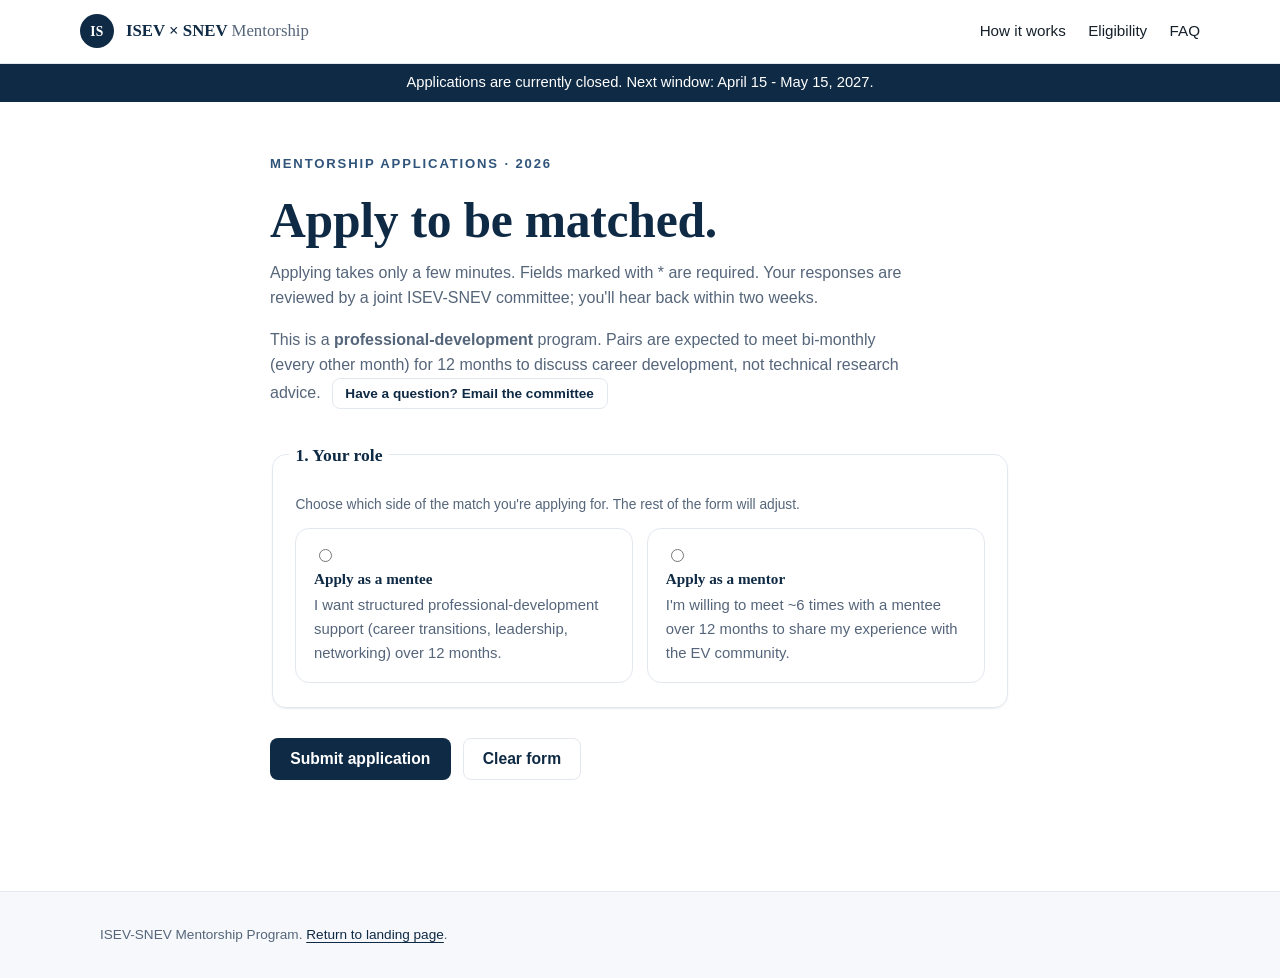
==== apply.html @ 1a266534 "one-to-one matching + committee feedback (Natalie 2026-08-19) - engine: replace pick-based rounds wi" ====
<!doctype html>
<html lang="en">
<head>
  <meta charset="utf-8" />
  <meta name="viewport" content="width=device-width, initial-scale=1" />
  <title>Apply · ISEV-SNEV Mentorship Program</title>
  <meta name="description" content="Apply to be matched as a mentor or mentee in the ISEV-SNEV Mentorship Program." />
  <link rel="icon" href="data:image/svg+xml;utf8,<svg xmlns='http://www.w3.org/2000/svg' viewBox='0 0 64 64'><circle cx='32' cy='32' r='30' fill='%230f2a44'/><text x='50%25' y='55%25' text-anchor='middle' font-family='Georgia' font-size='22' fill='white' font-weight='700'>IS</text></svg>" />
  <link rel="stylesheet" href="assets/styles.css" />
</head>
<body>

  <header class="site-header">
    <div class="container nav">
      <a class="brand" href="index.html">
        <span class="brand-mark">IS</span>
        <span>ISEV &times; SNEV <span style="color:var(--muted);font-weight:500">Mentorship</span></span>
      </a>
      <nav class="nav-links" aria-label="Primary">
        <a href="index.html#how">How it works</a>
        <a href="index.html#eligibility">Eligibility</a>
        <a href="index.html#faq">FAQ</a>
      </nav>
    </div>
  </header>

  <div id="cycleBanner" style="background:#0f2a44;color:#fff;text-align:center;padding:0.45rem 1rem;font-size:0.92rem;" hidden></div>
  <script>
    (function () {
      var now = new Date(), y = now.getFullYear();
      function fmt(d) { return d.toLocaleDateString(undefined, { month: 'long', day: 'numeric' }); }
      // Application windows: April 15 - May 15 and October 1 - 15, yearly.
      var windows = [
        { start: new Date(y, 3, 15), end: new Date(y, 4, 15, 23, 59, 59) },
        { start: new Date(y, 9, 1), end: new Date(y, 9, 15, 23, 59, 59) }
      ];
      var open = null, next = null;
      for (var i = 0; i < windows.length; i++) {
        if (now >= windows[i].start && now <= windows[i].end) { open = windows[i]; break; }
        if (now < windows[i].start && !next) next = windows[i];
      }
      if (!open && !next) next = { start: new Date(y + 1, 3, 15), end: new Date(y + 1, 4, 15) };
      var el = document.getElementById('cycleBanner');
      el.hidden = false;
      el.textContent = open
        ? 'Applications are open - this window closes ' + fmt(open.end) + '.'
        : 'Applications are currently closed. Next window: ' + fmt(next.start) + ' - ' + fmt(next.end) +
          (next.start.getFullYear() > y ? ', ' + next.start.getFullYear() : '') + '.';
    })();
  </script>

  <main>
    <section style="padding:3rem 0 4rem;">
      <div class="container" style="max-width:780px;">
        <span class="eyebrow">Mentorship applications · 2026</span>
        <h1 style="margin-bottom:0.5rem;">Apply to be matched.</h1>
        <p style="color:var(--muted);max-width:640px;">
          Applying takes only a few minutes. Fields marked with <span aria-hidden="true">*</span>
          are required. Your responses are reviewed by a joint ISEV-SNEV committee;
          you'll hear back within two weeks.
        </p>
        <p style="color:var(--muted);max-width:640px;">
          This is a <strong>professional-development</strong> program. Pairs are expected to meet
          bi-monthly (every other month) for 12 months to discuss career development, not technical
          research advice.
          <a href="mailto:isevmentorship@gmail.com?subject=Question%20about%20the%20ISEV%E2%80%93SNEV%20Mentorship%20Program"
             class="btn btn-ghost btn-small"
             style="margin-left:0.4rem;">Have a question? Email the committee</a>
        </p>

        <form id="applyForm"
              class="apply-form"
              action="https://script.google.com/macros/s/AKfycbzLrjM3KC3dEEt1xVuS7yBQZjHc0oQUIkZneyJ93LFaHBYLQRYbq2RFOuUsjYweYJ0p/exec"
              method="POST"
              novalidate>

          <!-- Hidden fields useful for routing + anti-spam -->
          <input type="hidden" name="_subject" id="formSubject" value="ISEV-SNEV Mentorship Application" />
          <!-- Honeypot: bots fill this; humans don't see it -->
          <div class="hp-field" aria-hidden="true">
            <label>Leave this field empty
              <input type="text" name="_gotcha" tabindex="-1" autocomplete="off" />
            </label>
          </div>

          <!-- ROLE -->
          <fieldset class="form-section">
            <legend>1. Your role</legend>
            <p class="field-help">Choose which side of the match you're applying for. The rest of the form will adjust.</p>
            <div class="role-row">
              <label class="role-choice">
                <input type="radio" name="role" value="mentee" required />
                <div>
                  <strong>Apply as a mentee</strong>
                  <span>I want structured professional-development support (career transitions, leadership, networking) over 12 months.</span>
                </div>
              </label>
              <label class="role-choice">
                <input type="radio" name="role" value="mentor" required />
                <div>
                  <strong>Apply as a mentor</strong>
                  <span>I'm willing to meet ~6 times with a mentee over 12 months to share my experience with the EV community.</span>
                </div>
              </label>
            </div>
          </fieldset>

          <!-- ABOUT YOU (shared) -->
          <fieldset class="form-section" id="aboutYou" hidden>
            <legend>2. About you</legend>
            <div class="grid-form">
              <label>
                Full name <span class="req" aria-hidden="true">*</span>
                <input type="text" name="full_name" autocomplete="name" required />
              </label>
              <label>
                Email <span class="req" aria-hidden="true">*</span>
                <input type="email" name="email" autocomplete="email" required />
              </label>
              <label>
                Affiliation / Institution <span class="req" aria-hidden="true">*</span>
                <input type="text" name="affiliation" autocomplete="organization" required />
              </label>
              <label>
                Country <span class="req" aria-hidden="true">*</span>
                <input type="text" name="country" autocomplete="country-name" required />
              </label>
              <label>
                Time zone <span class="req" aria-hidden="true">*</span>
                <select name="timezone" required>
                  <option value="">Select your region…</option>
                  <optgroup label="Americas">
                    <option value="America/Los_Angeles">Pacific - US/Canada West (UTC−8/−7)</option>
                    <option value="America/Denver">Mountain - US/Canada (UTC−7/−6)</option>
                    <option value="America/Chicago">Central - US/Canada/Mexico (UTC−6/−5)</option>
                    <option value="America/New_York">Eastern - US/Canada (UTC−5/−4)</option>
                    <option value="America/Mexico_City">Mexico City (UTC−6/−5)</option>
                    <option value="America/Bogota">Bogotá / Lima (UTC−5)</option>
                    <option value="America/Sao_Paulo">São Paulo / Brasília (UTC−3)</option>
                    <option value="America/Buenos_Aires">Buenos Aires (UTC−3)</option>
                  </optgroup>
                  <optgroup label="Europe, Middle East &amp; Africa">
                    <option value="Europe/London">London / Lisbon (UTC+0/+1)</option>
                    <option value="Europe/Paris">Paris / Berlin / Madrid / Rome (UTC+1/+2)</option>
                    <option value="Europe/Helsinki">Helsinki / Athens / Istanbul (UTC+2/+3)</option>
                    <option value="Africa/Johannesburg">Johannesburg / Cairo (UTC+2)</option>
                    <option value="Asia/Dubai">Dubai / Abu Dhabi (UTC+4)</option>
                    <option value="Asia/Tehran">Tehran (UTC+3:30/+4:30)</option>
                  </optgroup>
                  <optgroup label="Asia &amp; Oceania">
                    <option value="Asia/Kolkata">India (UTC+5:30)</option>
                    <option value="Asia/Singapore">Singapore / Beijing / Hong Kong / Taipei (UTC+8)</option>
                    <option value="Asia/Tokyo">Tokyo / Seoul (UTC+9)</option>
                    <option value="Australia/Sydney">Sydney / Melbourne (UTC+10/+11)</option>
                    <option value="Pacific/Auckland">Auckland / Wellington (UTC+12/+13)</option>
                  </optgroup>
                  <option value="Other">Other (note in accessibility field below)</option>
                </select>
              </label>
              <label>
                Preferred language(s) for mentoring <span class="req" aria-hidden="true">*</span>
                <select name="languages" multiple size="5" required>
                  <option value="English">English</option>
                  <option value="Spanish">Spanish</option>
                  <option value="Portuguese">Portuguese</option>
                  <option value="French">French</option>
                  <option value="German">German</option>
                  <option value="Italian">Italian</option>
                  <option value="Mandarin">Mandarin</option>
                  <option value="Japanese">Japanese</option>
                  <option value="Korean">Korean</option>
                  <option value="Hindi">Hindi</option>
                  <option value="Arabic">Arabic</option>
                  <option value="Other">Other (please note in accessibility field)</option>
                </select>
                <span class="field-help">Hold Ctrl/⌘ to select more than one.</span>
              </label>
              <label>
                Career stage <span class="req" aria-hidden="true">*</span>
                <select name="career_stage" required>
                  <option value="">Select…</option>
                  <option>Undergraduate</option>
                  <option>Master's student</option>
                  <option>PhD candidate</option>
                  <option>Postdoc</option>
                  <option>Staff scientist</option>
                  <option>Assistant professor / junior PI</option>
                  <option>Associate / Full professor</option>
                  <option>Clinician-scientist</option>
                  <option>Industry researcher</option>
                  <option>Other</option>
                </select>
              </label>
              <label>
                ISEV / SNEV membership <span class="req" aria-hidden="true">*</span>
                <select name="membership" required>
                  <option value="">Select…</option>
                  <option>Neither</option>
                  <option>SNEV only</option>
                  <option>ISEV only</option>
                  <option>Both</option>
                </select>
                <span class="field-help">Active ISEV membership is required to participate. Not a member yet? <a href="https://www.isev.org" target="_blank" rel="noopener">Join ISEV</a>, then apply.</span>
              </label>
            </div>
          </fieldset>

          <!-- EV FOCUS (shared, standardized) -->
          <fieldset class="form-section" id="research" hidden>
            <legend>3. EV focus areas</legend>
            <p class="field-help">
              Select any focus areas that describe your research or the area in which
              you'd like to mentor/be mentored. These help the committee match people
              from related corners of the field.
            </p>
            <div class="grid-form">
              <label class="full">
                Focus areas <span class="req" aria-hidden="true">*</span>
                <select name="focus_areas" multiple size="10" required>
                  <option value="EV biogenesis and biology">EV biogenesis and biology</option>
                  <option value="EV isolation and characterization">EV isolation and characterization</option>
                  <option value="Single-vesicle methods">Single-vesicle methods</option>
                  <option value="EV imaging">EV imaging</option>
                  <option value="EV proteomics">EV proteomics</option>
                  <option value="EV nucleic acid cargo">EV nucleic acid cargo (RNA/DNA)</option>
                  <option value="EV biomarkers">EV biomarkers and liquid biopsy</option>
                  <option value="EV therapeutics and drug delivery">EV therapeutics and drug delivery</option>
                  <option value="Engineered EVs">Engineered EVs</option>
                  <option value="EVs in cancer">EVs in cancer</option>
                  <option value="EVs in neurodegeneration">EVs in neurodegeneration</option>
                  <option value="EVs in cardiovascular disease">EVs in cardiovascular disease</option>
                  <option value="EVs in infectious disease">EVs in infectious disease</option>
                  <option value="EVs in immunology">EVs in immunology</option>
                  <option value="Clinical translation and regulatory">Clinical translation and regulatory</option>
                  <option value="Computational / AI methods">Computational / AI methods</option>
                  <option value="Other">Other</option>
                </select>
                <span class="field-help">Hold Ctrl/⌘ to select multiple. Pick 1-5 that best describe you.</span>
              </label>
              <label class="full">
                Brief description of your EV work (optional)
                <textarea name="research_focus" rows="3" maxlength="500"
                          placeholder="One or two sentences. Helps the committee understand the match, but is not shown to candidates during blinding."></textarea>
                <span class="field-help">Up to 500 characters. Visible only to the committee during matching.</span>
              </label>
            </div>
          </fieldset>

          <!-- CAREER TOPICS (ranked; mentees get two tiers, mentors get one) -->
          <fieldset class="form-section" id="topics" hidden>
            <legend>4. Career topics</legend>
            <p class="field-help" id="topicsIntro">
              Pick the career topics most important to you and rank them. The matching
              algorithm weights these heavily.
            </p>

            <!-- Primary tier: shown for both roles -->
            <div class="topics-subsection" id="topicsPrimary">
              <h4 class="topic-tier-label" id="topicsPrimaryLabel">Primary priorities</h4>
              <p class="field-help" id="topicsPrimaryHelp">
                Pick up to 5 topics that are your top priorities and rank them 1 (most
                important) through 5.
              </p>
              <div class="topics-grid" id="topicsPrimaryGrid" role="group"
                   aria-labelledby="topicsPrimaryLabel"></div>
              <p class="field-help" id="topicsPrimaryCount" aria-live="polite"
                 style="margin-top:0.4rem;">0 of 5 selected.</p>
            </div>

            <!-- Secondary tier: shown for mentees only -->
            <div class="topics-subsection role-specific" data-role="mentee"
                 id="topicsSecondary" hidden>
              <h4 class="topic-tier-label">Secondary interests</h4>
              <p class="field-help">
                Pick up to 5 <strong>additional</strong> topics you'd also like to
                discuss at lower priority and rank them 1-5. A topic can only appear
                once - picking it here removes it from your primary list (and vice
                versa). These are weighted lower than your primary topics.
              </p>
              <div class="topics-grid" id="topicsSecondaryGrid" role="group"
                   aria-label="Secondary career topics"></div>
              <p class="field-help" id="topicsSecondaryCount" aria-live="polite"
                 style="margin-top:0.4rem;">0 of 5 selected.</p>
            </div>
          </fieldset>

          <!-- MENTEE-SPECIFIC -->
          <fieldset class="form-section role-specific" data-role="mentee" id="menteeFields" hidden>
            <legend>5. What you're hoping to get out of mentorship</legend>
            <div class="grid-form">
              <label class="full">
                In your own words, what do you hope to work on with a mentor over the next 12 months? <span class="req" aria-hidden="true">*</span>
                <textarea name="mentee_goals" rows="4" maxlength="800"
                          placeholder="Expand briefly on the career topics you ranked above. Keep it to career-development framing - not the details of a specific experiment."></textarea>
                <span class="field-help">Up to 800 characters.</span>
              </label>
              <label class="full">
                What would make this mentorship feel successful in 12 months?
                <textarea name="mentee_success" rows="3" maxlength="500"
                          placeholder="e.g., submitted a fellowship application, clarified whether to stay in academia, built confidence running a job interview"></textarea>
              </label>
              <label>
                Preferred mentor seniority
                <select name="mentee_mentor_stage">
                  <option value="">No strong preference</option>
                  <option>Senior postdoc / staff scientist</option>
                  <option>Junior PI</option>
                  <option>Mid / senior PI</option>
                  <option>Industry researcher</option>
                  <option>Clinician-scientist</option>
                </select>
              </label>
              <label>
                Open to a mentor in a different time zone?
                <select name="mentee_timezone_flex">
                  <option value="within_5">Prefer within ±5 hours</option>
                  <option value="within_8">OK within ±8 hours</option>
                  <option value="any">Any time zone is fine</option>
                </select>
                <span class="field-help">We prioritize matches within 5 hours by default.</span>
              </label>
            </div>
          </fieldset>

          <!-- MENTOR-SPECIFIC -->
          <fieldset class="form-section role-specific" data-role="mentor" id="mentorFields" hidden>
            <legend>5. What you can offer as a mentor</legend>
            <div class="grid-form">
              <label class="full">
                A few sentences on the career topics and experience you're happy to mentor on <span class="req" aria-hidden="true">*</span>
                <textarea name="mentor_expertise" rows="4" maxlength="800"
                          placeholder="Expand on the topics you ranked above. e.g., 'Grant writing at R01/K99 level; industry-to-academia transitions; running an EV core.'"></textarea>
                <span class="field-help">Up to 800 characters. Focus on career-development expertise, not research consulting.</span>
              </label>
              <label>
                Prior mentoring experience
                <select name="mentor_experience">
                  <option value="">Select…</option>
                  <option>None formally - first time</option>
                  <option>Some informal mentoring</option>
                  <option>Regular lab-level mentoring</option>
                  <option>Program-level or cross-institutional mentoring</option>
                </select>
              </label>
              <label>
                How many mentees can you support this cycle? <span class="req" aria-hidden="true">*</span>
                <select name="mentor_slots" required>
                  <option value="">Select…</option>
                  <option value="1">1 mentee</option>
                  <option value="2">2 mentees</option>
                  <option value="3">3 mentees</option>
                </select>
                <span class="field-help">The committee will only pair you with up to this many mentees over the cycle.</span>
              </label>
              <label class="full">
                Anything you'd like us to know about your mentoring style?
                <textarea name="mentor_style" rows="3" maxlength="500"></textarea>
              </label>
            </div>
          </fieldset>

          <!-- AVAILABILITY (shared) -->
          <fieldset class="form-section" id="availability" hidden>
            <legend>6. Availability</legend>
            <div class="grid-form">
              <label>
                Typical meeting cadence <span class="req" aria-hidden="true">*</span>
                <select name="frequency" required>
                  <option value="bimonthly">Bi-monthly (every other month, ~1 hr) - program default</option>
                  <option value="monthly">Monthly (~45 min)</option>
                  <option value="flexible">Flexible - decide with match</option>
                </select>
                <span class="field-help">The program is designed around bi-monthly meetings for 12 months.</span>
              </label>
              <label>
                When do you typically have time?
                <select name="availability_window" multiple size="4">
                  <option>Weekday mornings</option>
                  <option>Weekday afternoons</option>
                  <option>Weekday evenings</option>
                  <option>Weekends</option>
                </select>
                <span class="field-help">Hold Ctrl/⌘ to select multiple.</span>
              </label>
              <label class="full">
                Any constraints or accessibility needs we should know about?
                <textarea name="accessibility" rows="2" maxlength="400"></textarea>
              </label>
            </div>
          </fieldset>

          <!-- CONSENT -->
          <fieldset class="form-section" id="consent" hidden>
            <legend>7. Consent &amp; acknowledgements</legend>
            <label class="check-row">
              <input type="checkbox" name="consent_prof_dev" required />
              <span>I understand that this is a <strong>professional-development</strong> program and agree to keep conversations focused on career topics - not on the specifics of my (or my mentee's) current research project.</span>
            </label>
            <label class="check-row">
              <input type="checkbox" name="consent_12_month" required />
              <span>I can commit to six bi-monthly meetings over a 12-month cycle (roughly one hour each) and will sign the Mentorship Program Compact if matched.</span>
            </label>
            <label class="check-row">
              <input type="checkbox" name="consent_review" required />
              <span>I consent to my application being reviewed by the ISEV-SNEV matching committee.</span>
            </label>
            <label class="check-row">
              <input type="checkbox" name="consent_contact" required />
              <span>I consent to being contacted by email regarding my application and potential matches.</span>
            </label>
            <label class="check-row">
              <input type="checkbox" name="consent_unblind" required />
              <span>I understand that my name and affiliation will remain hidden from potential matches until I have mutually agreed to a pairing.</span>
            </label>
          </fieldset>

          <div class="form-actions" id="formActions" hidden>
            <button type="submit" class="btn btn-primary">Submit application</button>
            <button type="reset" class="btn btn-ghost">Clear form</button>
          </div>

          <p id="formStatus" class="form-status" role="status" aria-live="polite"></p>
        </form>

        <div id="submitSuccess" class="panel" hidden style="margin-top:2rem;">
          <h2 style="margin-top:0;">Application received.</h2>
          <p>
            Thanks - we've recorded your submission and sent a copy to the ISEV-SNEV
            matching committee. You'll hear back within two weeks.
          </p>
          <p>
            <a href="index.html" class="btn btn-ghost">Back to landing page</a>
          </p>
        </div>

      </div>
    </section>
  </main>

  <footer class="site-footer">
    <div class="container" style="font-size:0.85rem;">
      ISEV-SNEV Mentorship Program. <a href="index.html">Return to landing page</a>.
    </div>
  </footer>

  <script src="assets/apply.js?v=3"></script>
</body>
</html>
---- assets/styles.css ----
/* ============================================
   ISEV-SNEV Mentorship Program
   Clean academic default stylesheet
   ============================================ */

:root {
  --navy: #0f2a44;
  --navy-700: #1b3a5b;
  --navy-500: #30547a;
  --ink: #15202b;
  --muted: #55657a;
  --line: #e3e8ef;
  --bg: #ffffff;
  --bg-soft: #f6f8fb;
  --bg-tint: #eef2f7;
  --accent: #b08a3e;         /* muted academic gold */
  --accent-soft: #f4ecd8;
  --success: #1f7a4d;
  --success-soft: #e6f4ec;
  --danger: #a3341f;
  --radius: 8px;
  --radius-lg: 14px;
  --shadow-sm: 0 1px 2px rgba(15,42,68,0.06), 0 1px 1px rgba(15,42,68,0.04);
  --shadow-md: 0 6px 18px rgba(15,42,68,0.08), 0 2px 6px rgba(15,42,68,0.05);
  --maxw: 1120px;
  --font-serif: "Georgia", "Iowan Old Style", "Palatino Linotype", Palatino, serif;
  --font-sans: -apple-system, BlinkMacSystemFont, "Segoe UI", Roboto, "Helvetica Neue", Arial, "Inter", sans-serif;
}

* { box-sizing: border-box; }

html, body {
  margin: 0;
  padding: 0;
  font-family: var(--font-sans);
  color: var(--ink);
  background: var(--bg);
  line-height: 1.6;
  -webkit-font-smoothing: antialiased;
  text-rendering: optimizeLegibility;
}

a { color: var(--navy); text-decoration: underline; text-underline-offset: 3px; text-decoration-thickness: 1px; }
a:hover { color: var(--navy-700); }

h1, h2, h3, h4 {
  font-family: var(--font-serif);
  color: var(--navy);
  line-height: 1.25;
  margin: 0 0 0.5em 0;
  letter-spacing: -0.005em;
}

h1 { font-size: clamp(2rem, 3.2vw + 1rem, 3.1rem); font-weight: 700; }
h2 { font-size: clamp(1.4rem, 1.4vw + 1rem, 1.9rem); font-weight: 700; }
h3 { font-size: 1.2rem; font-weight: 600; }
h4 { font-size: 1rem; font-weight: 700; text-transform: uppercase; letter-spacing: 0.06em; color: var(--muted); }

p { margin: 0 0 1em 0; }

/* ----- Layout ----- */
.container {
  max-width: var(--maxw);
  margin: 0 auto;
  padding: 0 1.25rem;
}

section { padding: 4rem 0; border-top: 1px solid var(--line); }
section:first-of-type { border-top: none; }
.section-soft { background: var(--bg-soft); }

/* ----- Header / Nav ----- */
.site-header {
  position: sticky; top: 0; z-index: 10;
  background: rgba(255,255,255,0.92);
  backdrop-filter: saturate(160%) blur(8px);
  border-bottom: 1px solid var(--line);
}
.nav {
  display: flex; align-items: center; justify-content: space-between;
  padding: 0.9rem 0;
}
.brand {
  display: flex; align-items: center; gap: 0.75rem;
  font-family: var(--font-serif); font-weight: 700; color: var(--navy);
  font-size: 1.05rem; text-decoration: none;
}
.brand-mark {
  width: 34px; height: 34px; border-radius: 50%;
  background: var(--navy); color: #fff;
  display: grid; place-items: center;
  font-family: var(--font-serif); font-weight: 700; font-size: 0.85rem;
  letter-spacing: 0.02em;
}
.nav-links { display: flex; gap: 1.4rem; align-items: center; }
.nav-links a:not(.btn) {
  text-decoration: none;
  color: var(--ink);
  font-size: 0.95rem;
  font-weight: 500;
}
.nav-links a:not(.btn):hover { color: var(--navy); }
.nav-links .btn { padding: 0.45rem 0.9rem; font-size: 0.9rem; }

@media (max-width: 720px) {
  .nav-links a:not(.btn) { display: none; }
}

/* ----- Hero ----- */
.hero {
  padding: 4.5rem 0 3.5rem;
  background: linear-gradient(180deg, #fbfcfe 0%, #f4f7fb 100%);
  border-top: none;
}
.eyebrow {
  display: inline-block;
  font-size: 0.82rem; font-weight: 600;
  color: var(--navy-500);
  text-transform: uppercase; letter-spacing: 0.14em;
  margin-bottom: 1rem;
}
.hero p.lede {
  font-size: 1.18rem;
  color: var(--muted);
  max-width: 640px;
}
.hero-cta { margin-top: 1.6rem; display: flex; gap: 0.75rem; flex-wrap: wrap; }

/* ----- Buttons ----- */
.btn {
  display: inline-block;
  padding: 0.7rem 1.2rem;
  border-radius: var(--radius);
  font-weight: 600;
  font-size: 0.98rem;
  text-decoration: none;
  cursor: pointer;
  border: 1px solid transparent;
  transition: transform 0.05s ease, background 0.15s ease, border-color 0.15s ease;
}
.btn:active { transform: translateY(1px); }
.btn-primary { background: var(--navy); color: #fff; }
.btn-primary:hover { background: var(--navy-700); color: #fff; }
.btn-ghost { background: transparent; color: var(--navy); border-color: var(--line); }
.btn-ghost:hover { background: var(--bg-tint); }
.btn-accent { background: var(--accent); color: #fff; }
.btn-accent:hover { background: #8f6f2e; color: #fff; }
.btn[disabled], .btn.is-disabled {
  opacity: 0.55; pointer-events: none;
}

/* ----- Cards / Grids ----- */
.grid {
  display: grid; gap: 1.25rem;
  grid-template-columns: repeat(auto-fit, minmax(240px, 1fr));
}
.card {
  background: #fff;
  border: 1px solid var(--line);
  border-radius: var(--radius-lg);
  padding: 1.3rem 1.3rem 1.2rem;
  box-shadow: var(--shadow-sm);
}
.card h3 { margin-top: 0; }
.card .card-meta { font-size: 0.85rem; color: var(--muted); }

/* Steps */
.steps { counter-reset: step; }
.steps .card {
  position: relative; padding-left: 3.25rem;
}
.steps .card::before {
  counter-increment: step;
  content: counter(step);
  position: absolute;
  left: 1.1rem; top: 1.15rem;
  width: 1.7rem; height: 1.7rem;
  border-radius: 50%;
  background: var(--navy); color: #fff;
  display: grid; place-items: center;
  font-family: var(--font-serif); font-weight: 700;
  font-size: 0.95rem;
}

/* Two-column split */
.split {
  display: grid; gap: 2rem;
  grid-template-columns: 1fr;
}
@media (min-width: 820px) {
  .split { grid-template-columns: 1fr 1fr; }
}

/* ----- Lists ----- */
.clean-list { padding-left: 1.1rem; margin: 0.2rem 0 0.8rem; }
.clean-list li { margin-bottom: 0.35rem; }

/* ----- FAQ ----- */
details.faq {
  border-bottom: 1px solid var(--line);
  padding: 1rem 0;
}
details.faq summary {
  cursor: pointer;
  font-weight: 600;
  color: var(--navy);
  list-style: none;
  display: flex; align-items: center; justify-content: space-between;
}
details.faq summary::after {
  content: "+"; font-family: var(--font-serif); font-size: 1.2rem; color: var(--muted);
}
details.faq[open] summary::after { content: "-"; }
details.faq .faq-body { padding-top: 0.5rem; color: var(--ink); }

/* ----- Footer ----- */
.site-footer {
  border-top: 1px solid var(--line);
  background: var(--bg-soft);
  color: var(--muted);
  padding: 2rem 0;
  font-size: 0.92rem;
}
.site-footer .footer-grid {
  display: grid; gap: 1.25rem;
  grid-template-columns: 1fr;
}
@media (min-width: 720px) {
  .site-footer .footer-grid { grid-template-columns: 2fr 1fr 1fr; }
}
.site-footer a { color: var(--navy); }

/* ============================================
   Prototype-specific styles
   ============================================ */
.proto-banner {
  background: var(--accent-soft);
  border-bottom: 1px solid #e8d9a9;
  color: #6a4e17;
  font-size: 0.9rem;
  padding: 0.6rem 0;
  text-align: center;
}
.proto-banner strong { color: #4e3810; }

.stepper {
  display: flex; gap: 0; align-items: center;
  flex-wrap: wrap;
  margin: 0 0 2rem;
  font-size: 0.88rem;
}
.stepper .step {
  display: flex; align-items: center; gap: 0.5rem;
  color: var(--muted);
  padding: 0.3rem 0.2rem;
}
.stepper .step .dot {
  width: 1.4rem; height: 1.4rem; border-radius: 50%;
  background: var(--bg-tint); color: var(--muted);
  display: grid; place-items: center;
  font-weight: 700; font-size: 0.8rem;
  border: 1px solid var(--line);
}
.stepper .step.active { color: var(--navy); font-weight: 600; }
.stepper .step.active .dot { background: var(--navy); color: #fff; border-color: var(--navy); }
.stepper .step.done .dot { background: var(--success); color: #fff; border-color: var(--success); }
.stepper .sep {
  width: 1.5rem; height: 1px; background: var(--line); margin: 0 0.35rem;
}

.panel {
  background: #fff;
  border: 1px solid var(--line);
  border-radius: var(--radius-lg);
  padding: 2rem;
  box-shadow: var(--shadow-md);
}

.choice-row {
  display: grid; gap: 1rem;
  grid-template-columns: 1fr;
  margin-top: 1.2rem;
}
@media (min-width: 700px) {
  .choice-row { grid-template-columns: 1fr 1fr; }
}
.choice {
  display: block;
  background: #fff;
  border: 1px solid var(--line);
  border-radius: var(--radius-lg);
  padding: 1.4rem;
  cursor: pointer;
  text-decoration: none;
  color: inherit;
  transition: border-color 0.15s ease, box-shadow 0.15s ease, transform 0.05s ease;
}
.choice:hover { border-color: var(--navy-500); box-shadow: var(--shadow-sm); }
.choice.selected { border-color: var(--navy); box-shadow: 0 0 0 3px rgba(15,42,68,0.08); }
.choice h3 { margin: 0 0 0.3rem; }
.choice p { margin: 0; color: var(--muted); font-size: 0.95rem; }

.match-grid {
  display: grid; gap: 1.1rem;
  grid-template-columns: repeat(auto-fit, minmax(280px, 1fr));
  margin-top: 1.5rem;
}
.match-card {
  background: #fff;
  border: 1px solid var(--line);
  border-radius: var(--radius-lg);
  padding: 1.3rem;
  display: flex; flex-direction: column;
  box-shadow: var(--shadow-sm);
  position: relative;
}
.match-card .avatar {
  width: 64px; height: 64px; border-radius: 50%;
  background: var(--bg-tint);
  color: var(--navy);
  display: grid; place-items: center;
  font-family: var(--font-serif); font-weight: 700; font-size: 1.4rem;
  margin-bottom: 0.8rem;
  border: 1px solid var(--line);
}
.match-card .code {
  font-family: ui-monospace, SFMono-Regular, Menlo, Consolas, monospace;
  font-size: 0.85rem; color: var(--muted);
  letter-spacing: 0.06em;
}
.match-card .score {
  position: absolute; top: 1rem; right: 1rem;
  font-size: 0.78rem; font-weight: 700;
  color: var(--success);
  background: var(--success-soft);
  padding: 0.2rem 0.55rem; border-radius: 999px;
}
.match-card dl {
  margin: 0.6rem 0 1rem; padding: 0;
  display: grid; grid-template-columns: auto 1fr; gap: 0.3rem 0.8rem;
  font-size: 0.92rem;
}
.match-card dt { color: var(--muted); }
.match-card dd { margin: 0; color: var(--ink); }
.match-card .tags { display: flex; flex-wrap: wrap; gap: 0.3rem; margin-bottom: 1rem; }
.match-card .tag {
  background: var(--bg-tint);
  color: var(--navy-700);
  font-size: 0.78rem;
  padding: 0.2rem 0.55rem;
  border-radius: 999px;
  border: 1px solid var(--line);
}
.match-card .actions {
  margin-top: auto;
  display: flex; gap: 0.5rem;
}
.match-card.selected {
  border-color: var(--navy);
  box-shadow: 0 0 0 3px rgba(15,42,68,0.08);
}
.match-card .select-label {
  display: inline-flex; align-items: center; gap: 0.4rem;
  font-size: 0.9rem; color: var(--muted);
}

.status-pill {
  display: inline-flex; align-items: center; gap: 0.4rem;
  font-size: 0.82rem; font-weight: 600;
  padding: 0.3rem 0.7rem; border-radius: 999px;
  background: var(--bg-tint); color: var(--navy-700);
  border: 1px solid var(--line);
}
.status-pill.green { background: var(--success-soft); color: var(--success); border-color: #c6e5d3; }
.status-pill.gold { background: var(--accent-soft); color: #6a4e17; border-color: #e8d9a9; }

.reveal-card {
  margin: 1.5rem 0;
  background: linear-gradient(180deg, #fff 0%, #fbfaf3 100%);
  border: 1px solid #e8d9a9;
  border-radius: var(--radius-lg);
  padding: 1.8rem;
  box-shadow: var(--shadow-md);
}
.reveal-card .avatar { width: 72px; height: 72px; font-size: 1.6rem; }

.nav-proto {
  display: flex; gap: 0.75rem; margin-top: 1.5rem; flex-wrap: wrap;
}

.callout {
  background: var(--bg-soft);
  border-left: 3px solid var(--navy-500);
  padding: 1rem 1.2rem;
  border-radius: 0 var(--radius) var(--radius) 0;
  color: var(--ink);
  margin: 1rem 0;
  font-size: 0.95rem;
}
.callout strong { color: var(--navy); }

/* ============================================
   Application form
   ============================================ */
.apply-form {
  margin-top: 2rem;
  display: flex;
  flex-direction: column;
  gap: 1.4rem;
}

.form-section {
  border: 1px solid var(--line);
  border-radius: var(--radius-lg);
  padding: 1.3rem 1.4rem 1.5rem;
  background: #fff;
  box-shadow: var(--shadow-sm);
}
.form-section legend {
  padding: 0 0.4rem;
  margin-left: -0.4rem;
  font-family: var(--font-serif);
  font-weight: 700;
  color: var(--navy);
  font-size: 1.1rem;
}
.form-section .field-help {
  display: block;
  color: var(--muted);
  font-size: 0.86rem;
  margin: 0.25rem 0 0.75rem;
}

.grid-form {
  display: grid;
  gap: 1rem 1.2rem;
  grid-template-columns: 1fr;
  margin-top: 0.6rem;
}
@media (min-width: 640px) {
  .grid-form { grid-template-columns: 1fr 1fr; }
  .grid-form .full { grid-column: 1 / -1; }
}

.apply-form label {
  display: flex;
  flex-direction: column;
  gap: 0.35rem;
  font-size: 0.95rem;
  font-weight: 500;
  color: var(--ink);
}

.apply-form input[type="text"],
.apply-form input[type="email"],
.apply-form select,
.apply-form textarea {
  font: inherit;
  color: var(--ink);
  background: #fff;
  padding: 0.6rem 0.75rem;
  border: 1px solid var(--line);
  border-radius: var(--radius);
  transition: border-color 0.15s ease, box-shadow 0.15s ease;
  font-weight: 400;
  width: 100%;
}
.apply-form textarea { resize: vertical; min-height: 5rem; }
.apply-form input:focus,
.apply-form select:focus,
.apply-form textarea:focus {
  outline: none;
  border-color: var(--navy-500);
  box-shadow: 0 0 0 3px rgba(15,42,68,0.08);
}
.apply-form input:invalid:not(:placeholder-shown),
.apply-form textarea:invalid:not(:placeholder-shown) {
  border-color: #c79288;
}

.apply-form .req { color: var(--accent); margin-left: 0.1rem; }

/* Role choice cards (radio-styled) */
.role-row {
  display: grid; gap: 0.9rem;
  grid-template-columns: 1fr;
  margin-top: 0.5rem;
}
@media (min-width: 700px) { .role-row { grid-template-columns: 1fr 1fr; } }

.role-choice {
  display: flex; align-items: flex-start; gap: 0.8rem;
  padding: 1rem 1.1rem;
  border: 1px solid var(--line);
  border-radius: var(--radius-lg);
  cursor: pointer;
  background: #fff;
  transition: border-color 0.15s ease, box-shadow 0.15s ease;
  font-weight: 500;
}
.role-choice:hover { border-color: var(--navy-500); }
.role-choice input[type="radio"] {
  margin-top: 0.25rem;
  accent-color: var(--navy);
  width: auto;
}
.role-choice strong {
  display: block;
  color: var(--navy);
  font-family: var(--font-serif);
  font-weight: 700;
  margin-bottom: 0.15rem;
}
.role-choice span {
  display: block;
  font-weight: 400;
  color: var(--muted);
  font-size: 0.93rem;
}
.role-choice.selected {
  border-color: var(--navy);
  box-shadow: 0 0 0 3px rgba(15,42,68,0.08);
}

.check-row {
  display: flex;
  align-items: flex-start;
  gap: 0.6rem;
  padding: 0.55rem 0;
  font-weight: 400;
  font-size: 0.95rem;
}
.check-row input[type="checkbox"] {
  margin-top: 0.25rem;
  accent-color: var(--navy);
}

.form-actions {
  display: flex;
  gap: 0.75rem;
  flex-wrap: wrap;
  padding-top: 0.5rem;
}

.form-status {
  margin: 0.4rem 0 0;
  font-size: 0.93rem;
  min-height: 1.2em;
}
.form-status.error { color: var(--danger); }
.form-status.success { color: var(--success); }

/* Honeypot: visually hidden but not display:none (bots skip that) */
.hp-field {
  position: absolute;
  left: -9999px;
  width: 1px; height: 1px;
  overflow: hidden;
}

/* Small button variant, for inline mail-the-committee links */
.btn.btn-small {
  padding: 0.35rem 0.8rem;
  font-size: 0.85rem;
  line-height: 1.3;
}

/* Two-tier career-topics picker */
.topics-subsection {
  margin-top: 1.1rem;
  border-left: 3px solid var(--navy);
  padding-left: 0.9rem;
}
.topics-subsection:first-child { margin-top: 0.6rem; }
.topics-subsection#topicsSecondary { border-left-color: var(--accent); }
.topic-tier-label {
  font-family: var(--font-serif);
  font-size: 1.05rem;
  margin: 0 0 0.15rem;
  color: var(--navy);
}

/* Ranked career topics picker */
.topics-grid {
  display: flex;
  flex-direction: column;
  gap: 0.35rem;
  margin-top: 0.5rem;
  border: 1px solid var(--line);
  border-radius: var(--radius);
  padding: 0.5rem 0.75rem;
  background: var(--bg-soft);
}
.topic-row {
  display: grid;
  grid-template-columns: 1fr 5.5rem;
  align-items: center;
  gap: 0.75rem;
  padding: 0.35rem 0.25rem;
  border-bottom: 1px solid var(--line);
}
.topic-row:last-child { border-bottom: none; }
.topic-check {
  display: flex;
  align-items: center;
  gap: 0.55rem;
  cursor: pointer;
  font-size: 0.95rem;
  line-height: 1.3;
}
.topic-check input[type="checkbox"] {
  width: 1rem;
  height: 1rem;
  flex-shrink: 0;
  accent-color: var(--navy);
}
.topic-rank {
  padding: 0.3rem 0.4rem;
  font-size: 0.9rem;
  border: 1px solid var(--line);
  border-radius: 6px;
  background: white;
}
.topic-rank:disabled {
  background: var(--bg-tint);
  color: var(--muted);
}
#topicsCount { margin: 0.4rem 0 0; font-size: 0.88rem; color: var(--muted); }
#topicsCount.error { color: var(--danger); font-weight: 600; }

@media (max-width: 520px) {
  .topic-row { grid-template-columns: 1fr 4.25rem; }
}
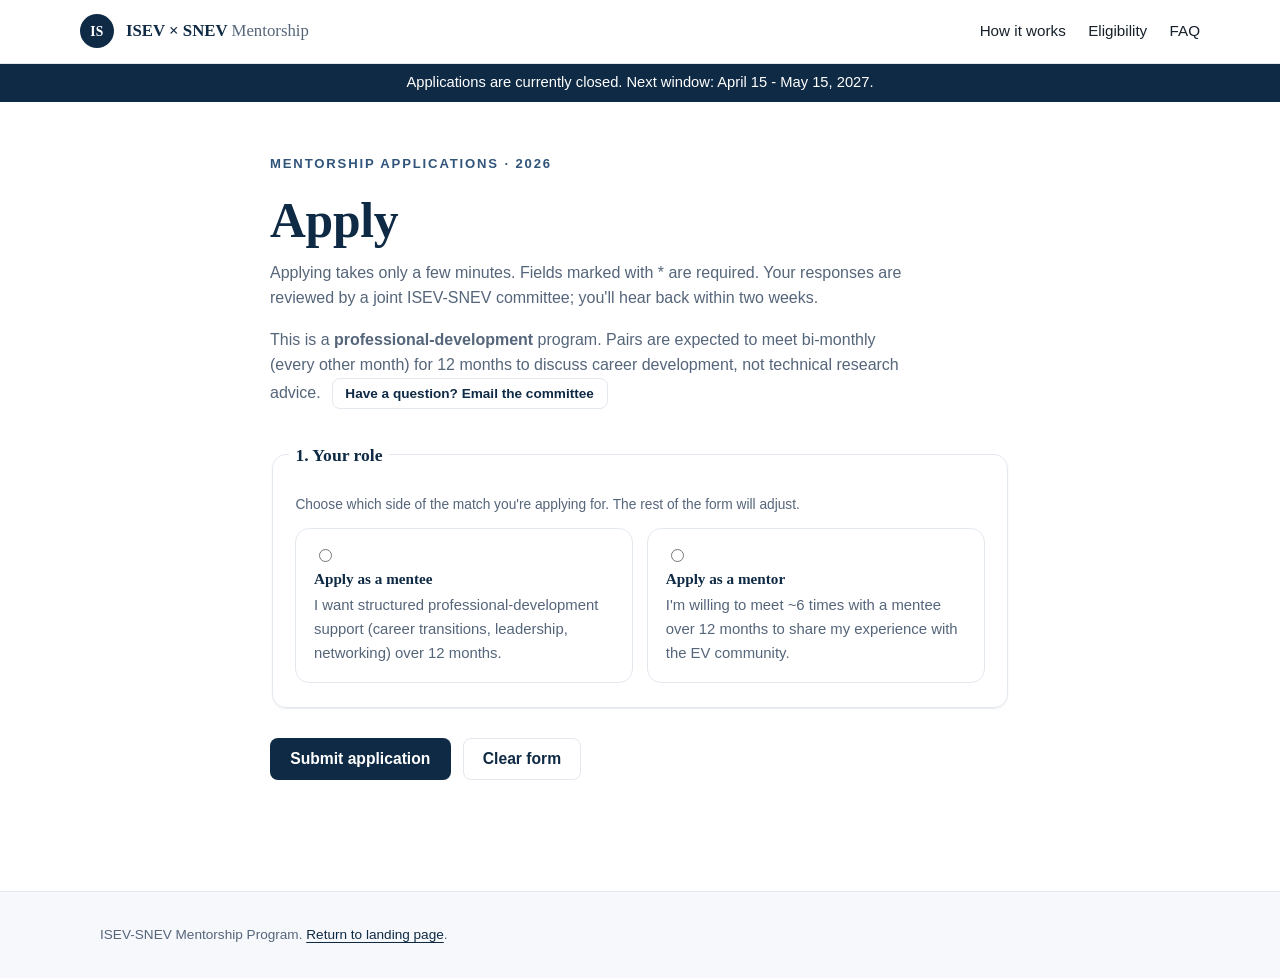
==== commit ee997958: "remove tagline headlines; plain informational section headings - 'Mentorship, matched with care.', '" ====
--- a/apply.html
+++ b/apply.html
@@ -53,7 +53,7 @@
     <section style="padding:3rem 0 4rem;">
       <div class="container" style="max-width:780px;">
         <span class="eyebrow">Mentorship applications · 2026</span>
-        <h1 style="margin-bottom:0.5rem;">Apply to be matched.</h1>
+        <h1 style="margin-bottom:0.5rem;">Apply</h1>
         <p style="color:var(--muted);max-width:640px;">
           Applying takes only a few minutes. Fields marked with <span aria-hidden="true">*</span>
           are required. Your responses are reviewed by a joint ISEV-SNEV committee;
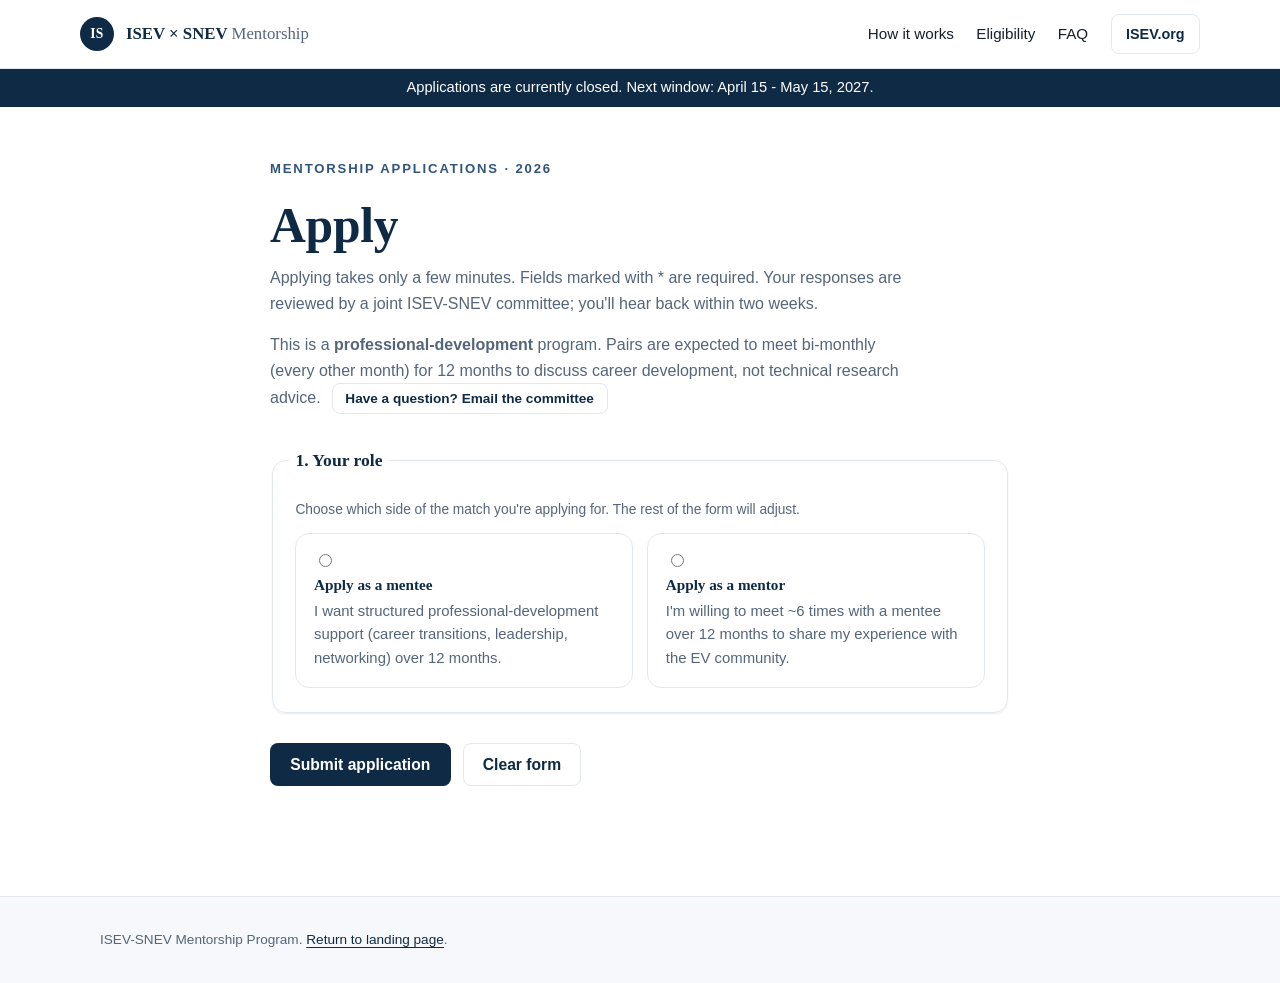
==== commit dfca41aa: "ISEV.org button in the header nav (index + apply)" ====
--- a/apply.html
+++ b/apply.html
@@ -20,6 +20,7 @@
         <a href="index.html#how">How it works</a>
         <a href="index.html#eligibility">Eligibility</a>
         <a href="index.html#faq">FAQ</a>
+        <a href="https://www.isev.org" target="_blank" rel="noopener" class="btn btn-ghost">ISEV.org</a>
       </nav>
     </div>
   </header>
@@ -200,7 +201,7 @@
                   <option>ISEV only</option>
                   <option>Both</option>
                 </select>
-                <span class="field-help">Active ISEV membership is required to participate. Not a member yet? <a href="https://www.isev.org" target="_blank" rel="noopener">Join ISEV</a>, then apply.</span>
+                <span class="field-help">A full ISEV membership (junior or senior) is required to participate. Not a member yet? <a href="https://www.isev.org/membership" target="_blank" rel="noopener">Join ISEV</a>, then apply.</span>
               </label>
             </div>
           </fieldset>
@@ -443,6 +444,6 @@
     </div>
   </footer>
 
-  <script src="assets/apply.js?v=3"></script>
+  <script src="assets/apply.js?v=5"></script>
 </body>
 </html>
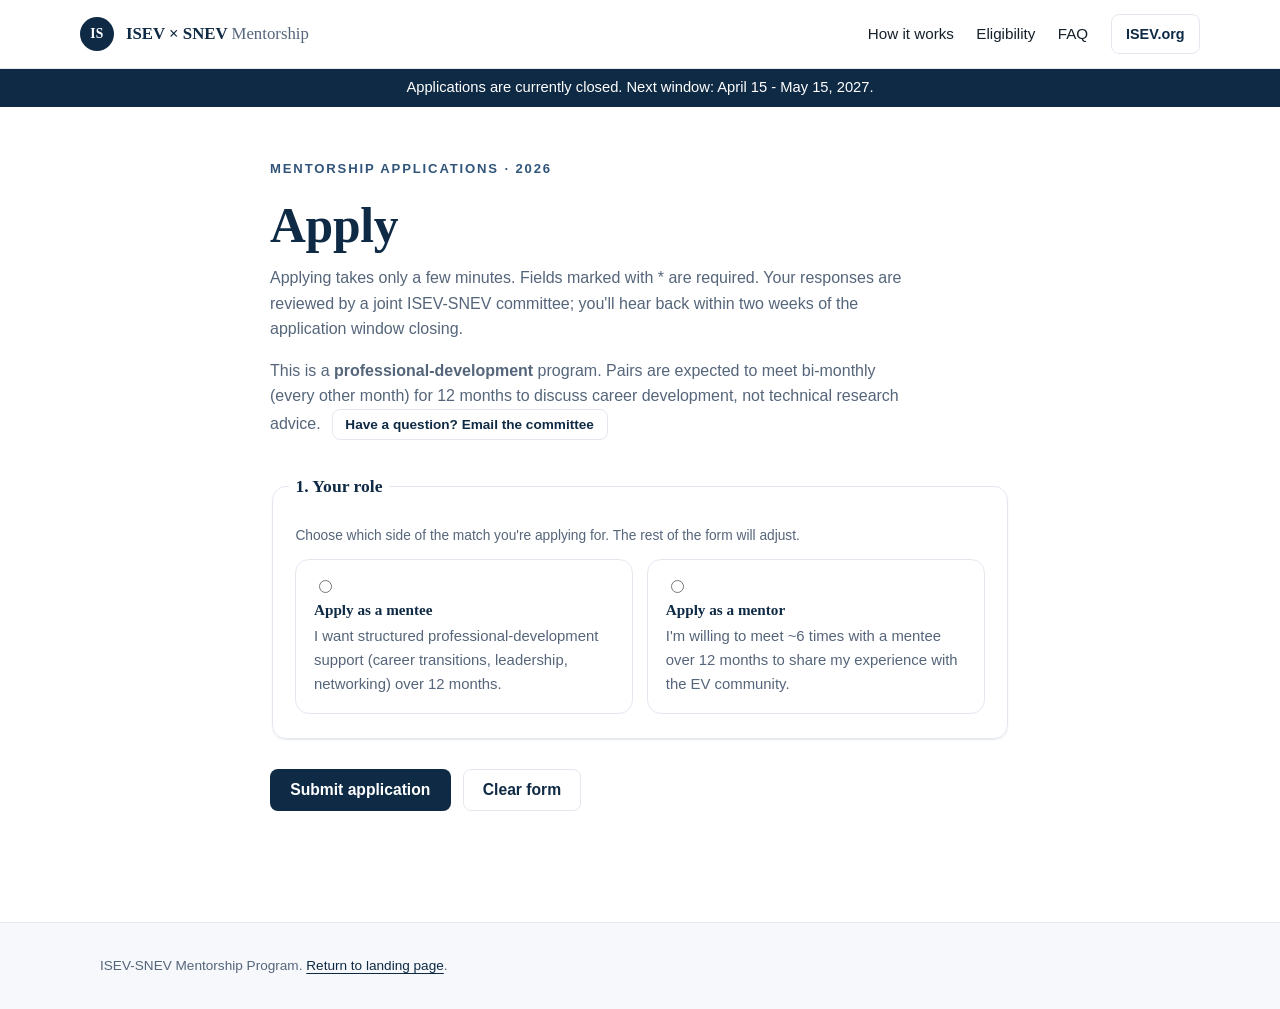
==== commit 4b54dff9: "committee feedback round 2: repeat flags, no blinding, consistency fixes - doPost auto-flags repeat " ====
--- a/apply.html
+++ b/apply.html
@@ -58,7 +58,7 @@
         <p style="color:var(--muted);max-width:640px;">
           Applying takes only a few minutes. Fields marked with <span aria-hidden="true">*</span>
           are required. Your responses are reviewed by a joint ISEV-SNEV committee;
-          you'll hear back within two weeks.
+          you'll hear back within two weeks of the application window closing.
         </p>
         <p style="color:var(--muted);max-width:640px;">
           This is a <strong>professional-development</strong> program. Pairs are expected to meet
@@ -180,7 +180,6 @@
                 Career stage <span class="req" aria-hidden="true">*</span>
                 <select name="career_stage" required>
                   <option value="">Select…</option>
-                  <option>Undergraduate</option>
                   <option>Master's student</option>
                   <option>PhD candidate</option>
                   <option>Postdoc</option>
@@ -411,8 +410,14 @@
             </label>
             <label class="check-row">
               <input type="checkbox" name="consent_unblind" required />
-              <span>I understand that my name and affiliation will remain hidden from potential matches until I have mutually agreed to a pairing.</span>
-            </label>
+              <span>I understand that the profile information in this application will be shared with my proposed match as part of the matching process.</span>
+            </label>
+            <p class="field-help" style="margin-top:1rem;">
+              Privacy: your responses are visible only to the ISEV-SNEV matching
+              committee and your proposed match (profile fields only), and are
+              used solely to run the mentorship program. We do not share your
+              information with third parties.
+            </p>
           </fieldset>
 
           <div class="form-actions" id="formActions" hidden>
@@ -427,7 +432,7 @@
           <h2 style="margin-top:0;">Application received.</h2>
           <p>
             Thanks - we've recorded your submission and sent a copy to the ISEV-SNEV
-            matching committee. You'll hear back within two weeks.
+            matching committee. You'll hear back within two weeks of the application window closing.
           </p>
           <p>
             <a href="index.html" class="btn btn-ghost">Back to landing page</a>
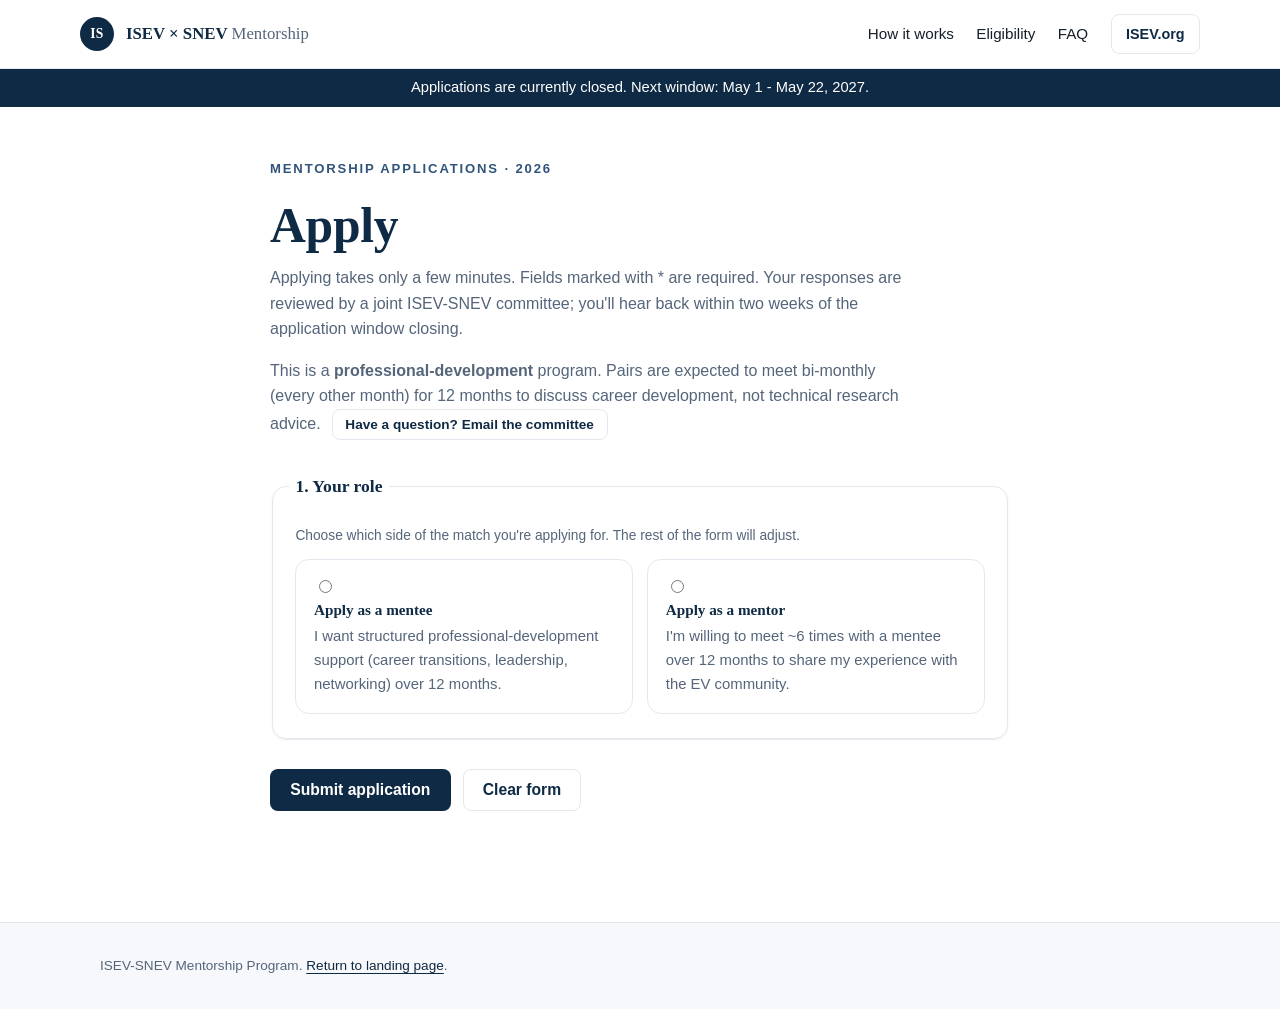
==== commit 2b774dce: "application windows: first three weeks of November and May (Nov 1-22, May 1-22) Co-Authored-By: Clau" ====
--- a/apply.html
+++ b/apply.html
@@ -30,17 +30,17 @@
     (function () {
       var now = new Date(), y = now.getFullYear();
       function fmt(d) { return d.toLocaleDateString(undefined, { month: 'long', day: 'numeric' }); }
-      // Application windows: April 15 - May 15 and October 1 - 15, yearly.
+      // Application windows: first three weeks of May and November, yearly.
       var windows = [
-        { start: new Date(y, 3, 15), end: new Date(y, 4, 15, 23, 59, 59) },
-        { start: new Date(y, 9, 1), end: new Date(y, 9, 15, 23, 59, 59) }
+        { start: new Date(y, 4, 1), end: new Date(y, 4, 22, 23, 59, 59) },
+        { start: new Date(y, 10, 1), end: new Date(y, 10, 22, 23, 59, 59) }
       ];
       var open = null, next = null;
       for (var i = 0; i < windows.length; i++) {
         if (now >= windows[i].start && now <= windows[i].end) { open = windows[i]; break; }
         if (now < windows[i].start && !next) next = windows[i];
       }
-      if (!open && !next) next = { start: new Date(y + 1, 3, 15), end: new Date(y + 1, 4, 15) };
+      if (!open && !next) next = { start: new Date(y + 1, 4, 1), end: new Date(y + 1, 4, 22) };
       var el = document.getElementById('cycleBanner');
       el.hidden = false;
       el.textContent = open
@@ -410,13 +410,14 @@
             </label>
             <label class="check-row">
               <input type="checkbox" name="consent_unblind" required />
-              <span>I understand that the profile information in this application will be shared with my proposed match as part of the matching process.</span>
+              <span>I understand that my name and affiliation will remain hidden from my proposed match until we have both accepted the pairing.</span>
             </label>
             <p class="field-help" style="margin-top:1rem;">
               Privacy: your responses are visible only to the ISEV-SNEV matching
-              committee and your proposed match (profile fields only), and are
-              used solely to run the mentorship program. We do not share your
-              information with third parties.
+              committee; your proposed match sees a summary of your profile
+              (never your name, affiliation, or written answers) until you both
+              accept. Your information is used solely to run the mentorship
+              program and is never shared with third parties.
             </p>
           </fieldset>
 
